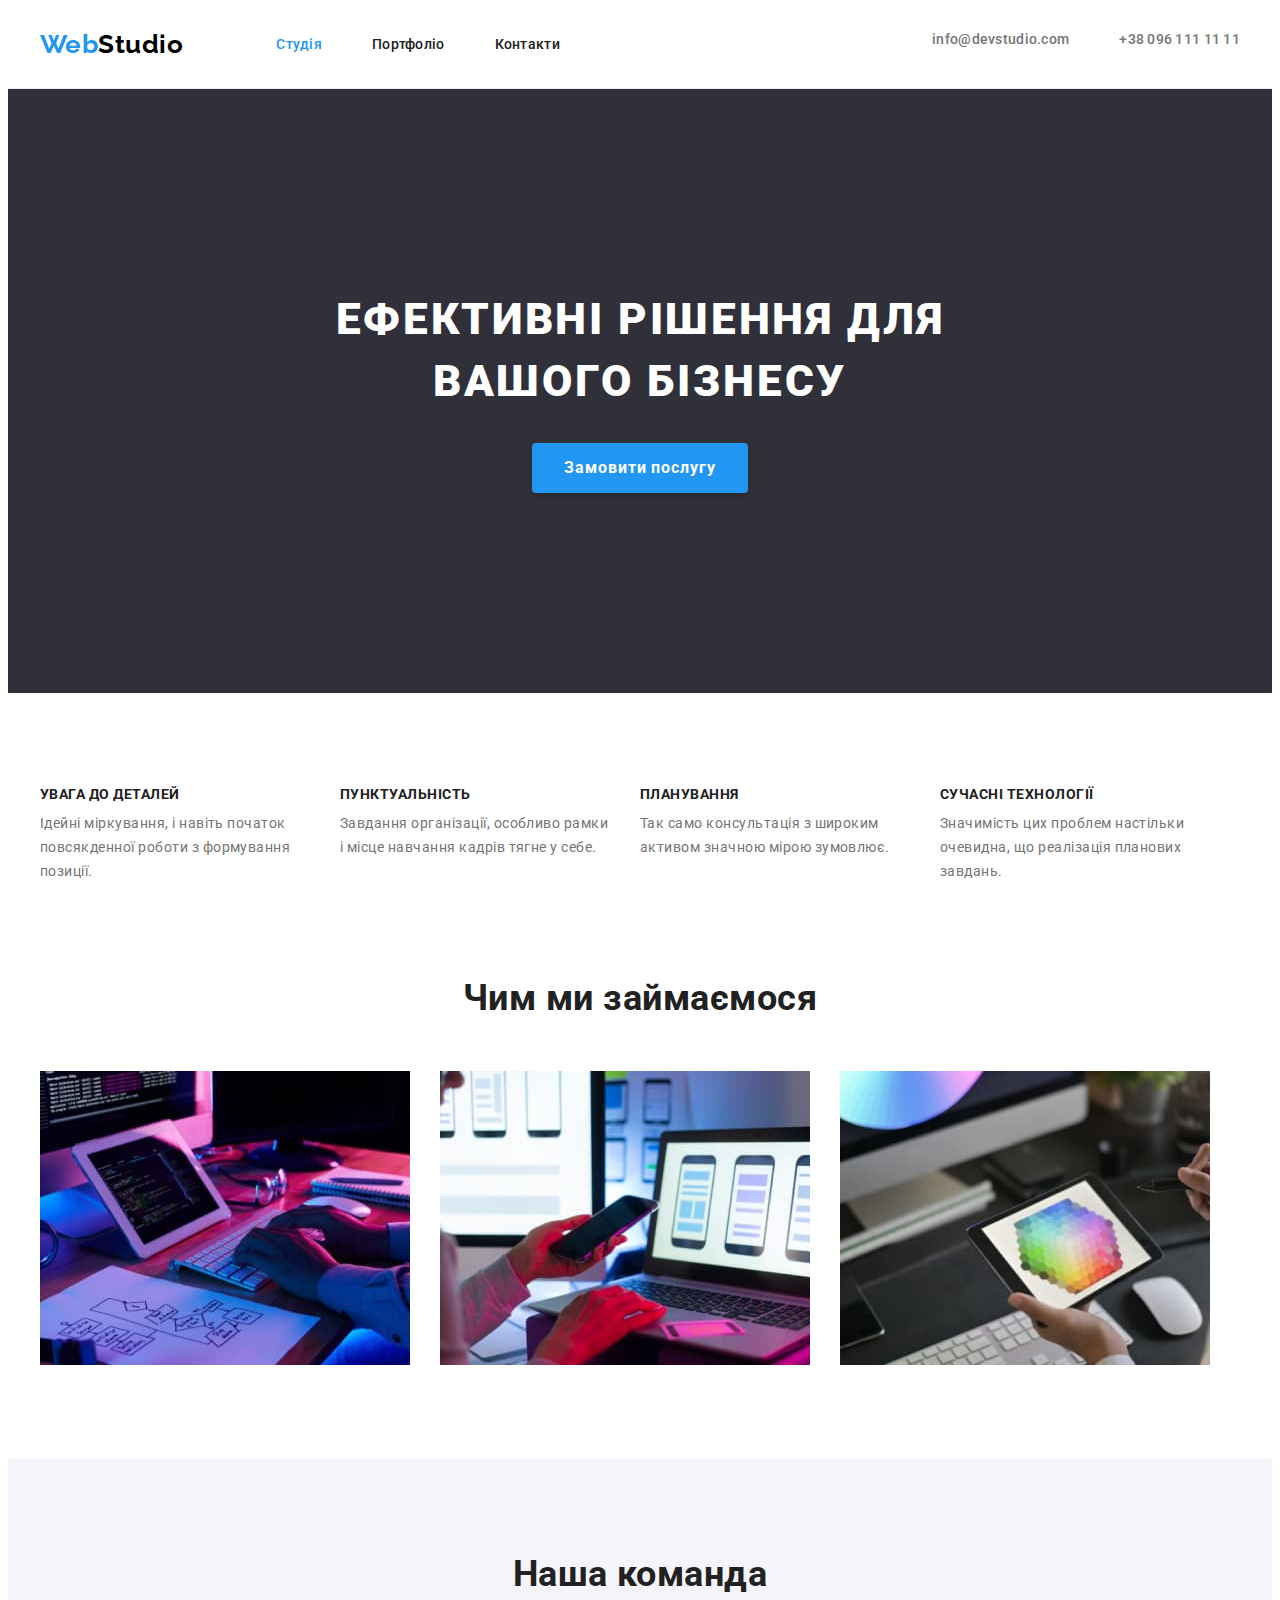
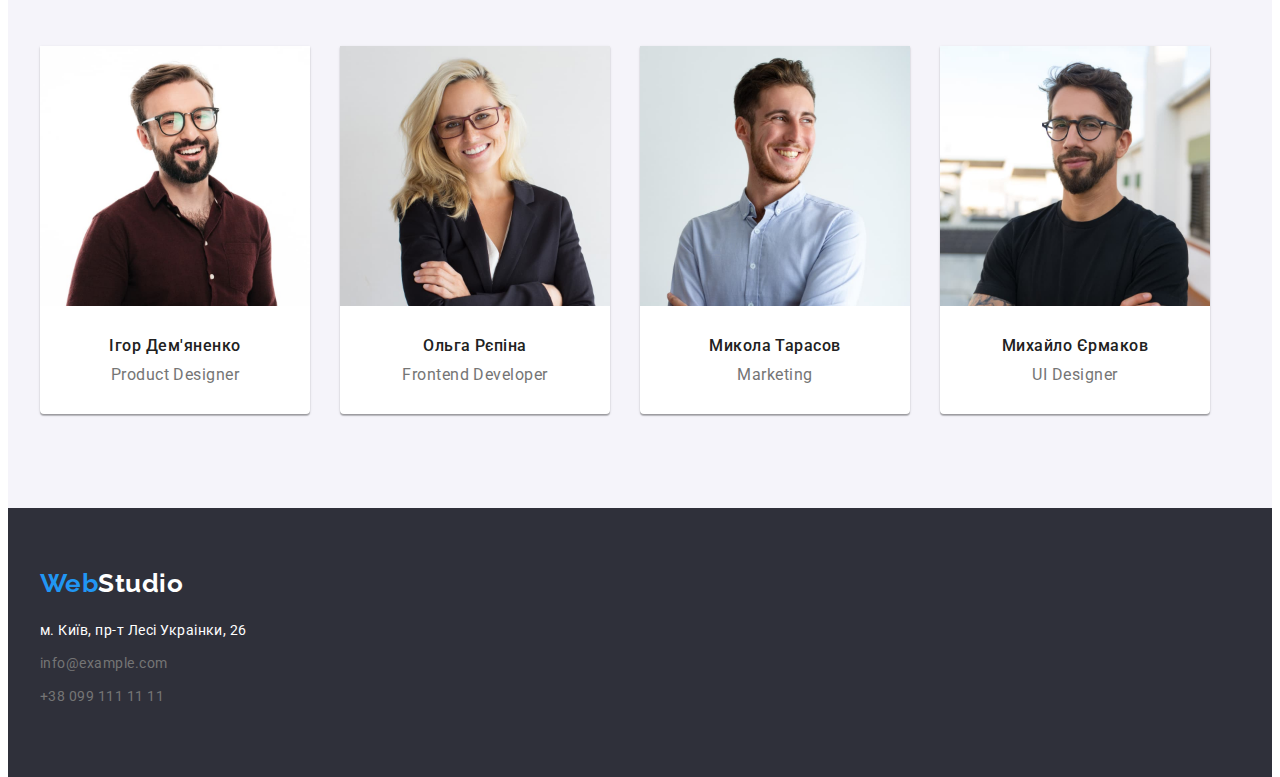
==== index.html @ a9fe236a "first" ====
<!DOCTYPE html>
<html lang="uk">

<head>
    <meta charset="UTF-8">
    <meta http-equiv="X-UA-Compatible" content="IE=edge">
    <meta name="viewport" content="width=device-width, initial-scale=1.0">
    <title>WebStudio</title>
    <link rel="preconnect" href="https://fonts.gstatic.com">
    <link href="https://fonts.googleapis.com/css2?family=Raleway:wght@700&family=Roboto:wght@400;500;700;900&display=swap" rel="stylesheet">
    <link rel="stylesheet" href="https://cdnjs.cloudflare.com/ajax/libs/modern-normalize/1.1.0/modern-normalize.min.css" integrity="sha512-wpPYUAdjBVSE4KJnH1VR1HeZfpl1ub8YT/NKx4PuQ5NmX2tKuGu6U/JRp5y+Y8XG2tV+wKQpNHVUX03MfMFn9Q==" crossorigin="anonymous" referrerpolicy="no-referrer" />
    <link rel="stylesheet" href="css/styles.css" class="rel">
</head>

<body class="body">
    <header class="header">
        <div class="container header-container">
        <a href="/index.html" class="logo"><span class="header-logo">Web</span>Studio</a>
        <nav class="header-nav">
            <ul class="nav-list">
                <li class="nav-list-item">
                    <a href="./index.html" class="header-link active-link">Студія</a>
                </li>
                <li class="nav-list-item">
                    <a href="./portfolio.html" class="header-link">Портфоліо</a>
                </li>
                <li class="nav-list-item">
                    <a href="" class="header-link">Контакти</a>
                </li>
            </ul>
        </nav>
        <ul class="address-list address-header">
            <li class="address-list-item address-header-item">
                <a href="mailto:info@devstudio.com" class="header-link address-link-header">info@devstudio.com</a>
            </li>
            <li class="address-list-item address-header-item">
                <a href="tel:+380961111111" class="header-link address-link-header">+38 096 111 11 11</a>
            </li>
        </ul>
        </div>
    </header>
    <main class="main">
        <section class="section">
            <div class="section-container container">
            <h1 class="section-text">Ефективні рішення для вашого бізнесу</h1>
            <button type="button" class="section-btn">Замовити послугу</button>
            </div>
        </section>
        <section class="features">
            <div class="container">
            <h2 class="header-invisible">Наші особливості</h2>
                <ul class="features-list">
                    <li class="features-item">
                        <h3 class="features-item-header">Увага до деталей</h3>
                        <p class="features-item-text">Ідейні міркування, і навіть початок повсякденної роботи з формування позиції.</p>
                    </li>
                    <li class="features-item">
                        <h3 class="features-item-header">Пунктуальність</h3>
                        <p class="features-item-text">Завдання організації, особливо рамки і місце навчання кадрів тягне у себе.</p>
                    </li>
                    <li class="features-item">
                        <h3 class="features-item-header">Планування</h3>
                        <p class="features-item-text">Так само консультація з широким активом значною мірою зумовлює.</p>
                    </li>
                    <li class="features-item">
                        <h3 class="features-item-header">Сучасні технології</h3>
                        <p class="features-item-text">Значимість цих проблем настільки очевидна, що реалізація планових завдань.</p>
                    </li>
                </ul>
                </div>
        </section>
        <section class="activity">
            <div class="container">
                <h2 class="activity-header">Чим ми займаємося</h2>
                <ul class="activity-list">
                    <li class="activity-list-item">
                        <img src="./images/1.jpg" alt="Людина пише код" width="370" height="294">
                    </li>
                    <li class="activity-list-item">
                        <img src="./images/2.jpg" alt="Людина працює за комп'ютером і тримає телефон" width="370"
                            height="294">
                    </li>
                    <li class="activity-list-item">
                        <img src="./images/3.jpg" alt="Людина дивиться на планшеті спектр кольорів" width="370"
                            height="294">
                    </li>
                </ul>
            </div>
        </section>
        <section class="team">
            <div class="container">
            <h2 class="team-header">Наша команда</h2>
                <ul class="team-list">
                    <li class="team-list-item">
                        <img src="./images/4.jpg" alt="Ігор Дем'яненко" width="270" height="260">
                        <div class="team-box">
                        <h3 class="team-member">Ігор Дем'яненко</h3>
                        <p class="team-text">Product Designer</p>
                        </div>
                    </li>
                    <li class="team-list-item">
                        <img src="./images/5.jpg" alt="Ольга Рєпіна" width="270" height="260">
                        <div class="team-box">
                        <h3 class="team-member">Ольга Рєпіна</h3>
                        <p class="team-text">Frontend Developer</p>
                        </div>
                    </li>
                    <li class="team-list-item">
                        <img src="./images/6.jpg" alt="Микола Тарасов" width="270" height="260">
                        <div class="team-box">
                        <h3 class="team-member">Микола Тарасов</h3>
                        <p class="team-text">Marketing</p>
                        </div>
                    </li>
                    <li class="team-list-item">
                        <img src="./images/7.jpg" alt="Михайло Єрмаков" width="270" height="260">
                        <div class="team-box">
                        <h3 class="team-member">Михайло Єрмаков</h3>
                        <p class="team-text">UI Designer</p>
                        </div>
                    </li>
                </ul>
            </div>
        </section>
    </main>
    <footer class="footer">
        <div class="container">
        <a href="/index.html" class="logo footer-link-logo"><span class="footer-logo">Web</span>Studio</a>
        <address class="address">
            <ul class="address-list">
                <li class="address-list-item">
                    <a href="https://goo.gl/maps/CPtrU1FHBa2aNyZL9" target="_blank" rel="noopener noreferrer nofollow" class="footer-link">м. Київ, пр-т Лесі Украінки, 26</a>
                </li>
                <li class="address-list-item">
                    <a href="mailto:info@devstudio.com" class="footer-link address-link-footer">info@example.com</a>
                </li>
                <li class="address-list-item">
                    <a href="tel:+380961111111" class="footer-link address-link-footer">+38 099 111 11 11</a>
                </li>
            </ul>
        </address>
        </div>
    </footer>
</body>
</html>
---- css/styles.css ----
:root {
    --text-color: #757575;
    --header-color: #212121;
    --header-color-bg: #FFFFFF;
    --hover-color: #2196F3;
    --logo-color: #000000;
    --team-color-bg: #F5F4FA;
    --hover-button: #188CE8;
    --footer-color-bg: #2F303A;
    --border-color: #eeeeee;
}
body{
    font-family: 'Roboto';
    letter-spacing: 0.03em;
    margin-block-start: 0;
    margin-block-end: 0;
}
a{
    text-decoration: none;
}
h2,
h3,
p {
    margin-block-start: 0;
    margin-block-end: 0;
}
.container {
    width: 1200px;
    margin-left: auto;
    margin-right: auto;
    padding-left: 15px;
    padding-right: 15px;
}

.header {
    border-bottom: 1px solid rgba(236, 236, 236, 1);
}

.header-container {
    display: flex;
    align-items: center;
}
.header-link {
    color: var(--header-color);
    font-weight: 500;
    font-size: 14px;
    line-height: 1.1;
    letter-spacing: 0.02em;
    display: inline-block;
    padding-top: 32px;
    padding-bottom: 32px;
}
.header-link:hover,
.header-link:focus {
    color: var(--hover-color);
}
ul {
    list-style-type: none;
    padding-inline-start: 0px;
    margin-block-start: 0;
    margin-block-end: 0;
}
.logo {
    color: var(--logo-color);
    font-family: 'Raleway';
    font-weight: 700;
    font-size: 26px;
    line-height: 1.2;
    display: inline-flex;
}
.nav-list {
    display: flex;
    padding-inline-start: 0px;
}
.header-nav {
    margin-left: 93px;
}
.nav-list-item:not(:last-child) {
    margin-right: 50px;
}
.header-logo {
    color: var(--hover-color);
}
.footer-logo {
    color: var(--hover-color);
}
.address-link-header {
    color:var(--text-color)
}
.address-header {
    display: inline-flex;
    margin-left: auto;
}
.address-header-item:not(:last-child) {
    margin-right: 50px;
}
.section {
    background-color: var(--footer-color-bg);
    padding-top: 200px;
    padding-bottom: 200px;
}
.section-container {
    display: flex;
    flex-direction: column;
    align-items: center;
}
.section-text {
    color: var(--header-color-bg);
    font-weight: 900;
    font-size: 44px;
    line-height: 1.4;
    text-align: center;
    letter-spacing: 0.06em;
    text-transform: uppercase;
    width: 696px;
    margin-right: auto;
    margin-left: auto;
    margin-block-start: 0px;
    margin-block-end: 0px;
    margin-bottom: 30px;
}
.section-btn {
    color: var(--header-color-bg);
    background-color: var(--hover-color);
    font-family: inherit;
    font-weight: 700;
    font-size: 16px;
    line-height: 1.88;
    align-items: center;
    text-align: center;
    letter-spacing: 0.06em;
    cursor: pointer;
    border: none;
    border-radius: 4px;
    box-shadow: 0px 4px 4px rgba(0, 0, 0, 0.15);
    display: inline-block;
    min-width: 200px;
    padding: 10px 32px;
    margin-left: auto;
    margin-right: auto;
    position: relative;
}
.section-btn:hover {
    background-color: var(--hover-button);
}
.header-invisible {
    position: absolute;
    white-space: nowrap;
    width: 1px;
    height: 1px;
    overflow: hidden;
    border: 0;
    padding: 0;
    clip: rect(0 0 0 0);
    clip-path: inset(50%);
    margin: -1px;
}
.features {
    padding-top: 94px;
    padding-bottom: 94px;
}
.features-list {
    display: flex;
}
.features-item {
    width: 270px;
}
.features-item:not(:last-child) {
    margin-right: 30px;
}
.features-item-header {
    color: var(--header-color);
    font-weight: 700;
    font-size: 14px;
    line-height: 1.1;
    text-transform: uppercase;
    margin-bottom: 10px;
}
.features-item-text {
    color: var(--text-color);
    font-weight: 400;
    font-size: 14px;
    line-height: 1.7;
}
.activity {
    padding-bottom: 94px;
}
.activity-header {
    color: var(--header-color);
    font-weight: 700;
    font-size: 36px;
    line-height: 1.2;
    text-align: center;
    margin-bottom: 50px;
}
.activity-list {
    display: flex;
}
.activity-list-item:not(:last-child) {
    margin-right: 30px;
}
.team-header {
    color: var(--header-color);
    font-family: 'Roboto';
    font-weight: 700;
    font-size: 36px;
    line-height: 1.2;
    text-align: center;
    margin-bottom: 50px;
}
.team-list {
    display: flex;
}
.team-list-item:not(:last-child) {
    margin-right: 30px;
}
.team-list-item {
    background-color: var(--header-color-bg);
    position: relative;
    width: 270px;
    height: 368px;
    box-shadow: 0px 1px 3px rgba(0, 0, 0, 0.12), 0px 1px 1px rgba(0, 0, 0, 0.14), 0px 2px 1px rgba(0, 0, 0, 0.2);
    border-radius: 0px 0px 4px 4px;
}
.team {
    background-color: var(--team-color-bg);
    padding-bottom: 94px;
    padding-top: 94px;
}
.team-box {
    padding: 30px;
}
.team-member {
    font-size: 16px;
    color: var(--header-color);
    font-weight: 500;
    font-size: 16px;
    line-height: 1.2;
    text-align: center;
    margin-bottom: 10px;
}
.team-text {
    color: var(--text-color);
    font-weight: 400;
    font-size: 16px;
    line-height: 1.2;
    text-align: center;
}
.footer {
    background-color: var(--footer-color-bg);
    display: flex;
    flex-direction: column;
    padding-top: 60px;
    padding-bottom: 60px;
}
.footer-link {
    color: var(--header-color-bg);
    font-style: normal;
    font-weight: 400;
    font-size: 14px;
    line-height: 1.7;
}
.address-list-item {
    margin-bottom: 9px;
}
.address-link-footer {
    color: var(--text-color);
    font-weight: 400;
    font-size: 14px;
    line-height: 1.7;
}
.footer-link:hover,
.footer-link:focus {
    color: var(--hover-color);
}
.footer-link-logo {
    color: var(--header-color-bg);
    font-weight: 700;
    font-size: 26px;
    line-height: 1.2;
    margin-bottom: 20px;
}
.address-list {
    padding-inline-start: 0;
}
.main-portfolio {
    padding-top: 94px;
    padding-bottom: 94px;
}
.portfolio-btn {
    display: flex;
    justify-content: center;
    margin-bottom: 50px;
}
.portfolio-btn-item:not(:last-child) {
    margin-right: 8px;
}
.item-btn {
    font-family: inherit;
    color: var(--header-color);
    background-color: var(--team-color-bg); 
    align-items: center;
    cursor: pointer;
    font-weight: 500;
    font-size: 16px;
    line-height: 1.6;
    text-align: center;
    border-radius: 4px;
    border: none;
    padding: 6px 22px;
    position: relative;
}
.item-btn:hover,
.item-btn:focus {
    color: var(--header-color-bg);
    background-color: var(--hover-color);
    box-shadow: 0px 3px 1px rgba(0, 0, 0, 0.1), 0px 1px 2px rgba(0, 0, 0, 0.08), 0px 2px 2px rgba(0, 0, 0, 0.12);
}
.portfolio-works {
    display: flex;
    flex-wrap: wrap;
    margin-top: calc(-1 * 30px);
    margin-left: calc(-1 * 30px);
    padding: 0;
}
.portfolio-works-item {
    background-color: var(--header-color-bg);
    flex-basis: calc(100% / 3 - 30px);
    margin-top: 30px;
    margin-left: 30px;
}
.portfolio-works-box {
    padding: 20px 24px;
    border-bottom: 1px solid var(--border-color);
    border-left: 1px solid var(--border-color);
    border-right: 1px solid var(--border-color);
}
.portfolio-header {
    color: var(--header-color);
    font-weight: 700;
    font-size: 18px;
    line-height: 2;
    letter-spacing: 0.06em;
    margin-top: 0px;
    margin-bottom: 4px;
}
.portfolio-text{
    color: var(--text-color);
    font-weight: 400;
    font-size: 16px;
    line-height: 1.9;
}
.active-link {
    color: var(--hover-color);
}
.active-btn {
    background-color: var(--hover-button);
    color: var(--header-color-bg);
    border-radius: 4px;
}
img {
    display: block;
    max-width: 100%;
    height: auto;
}
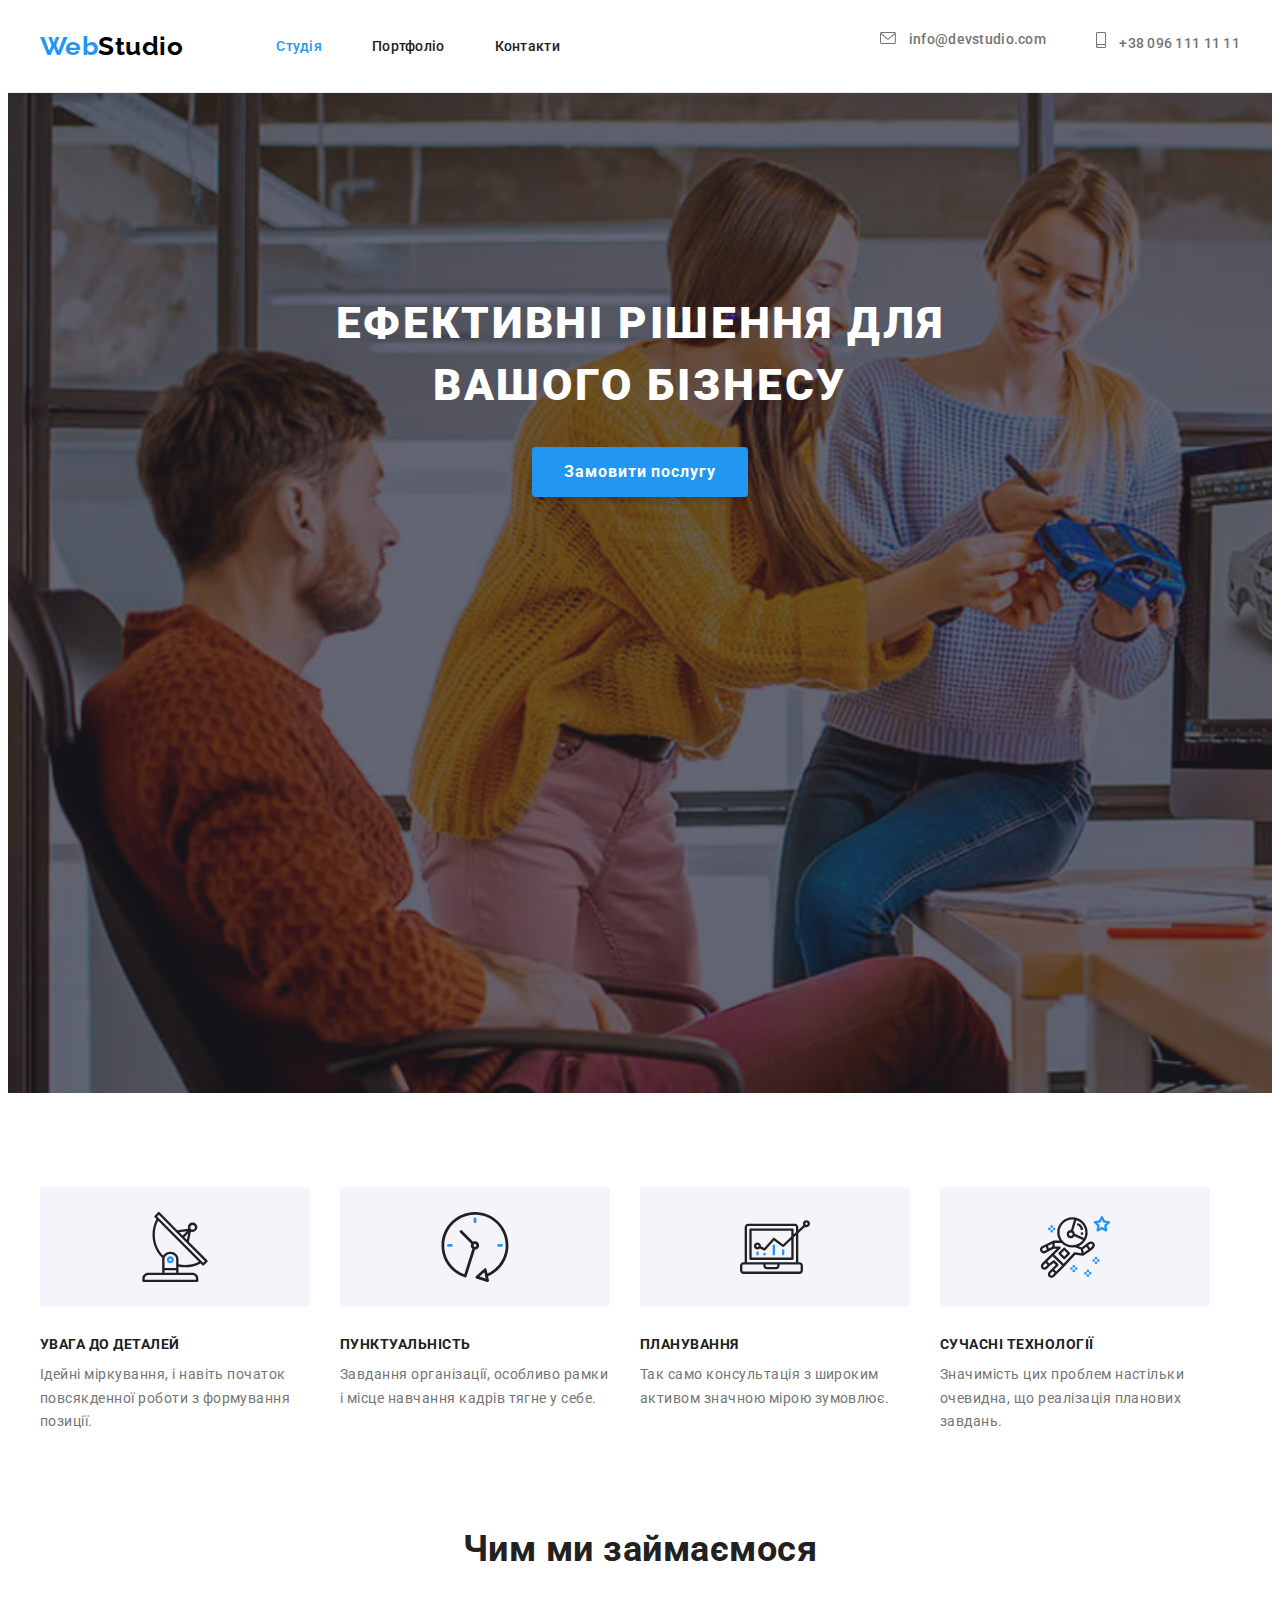
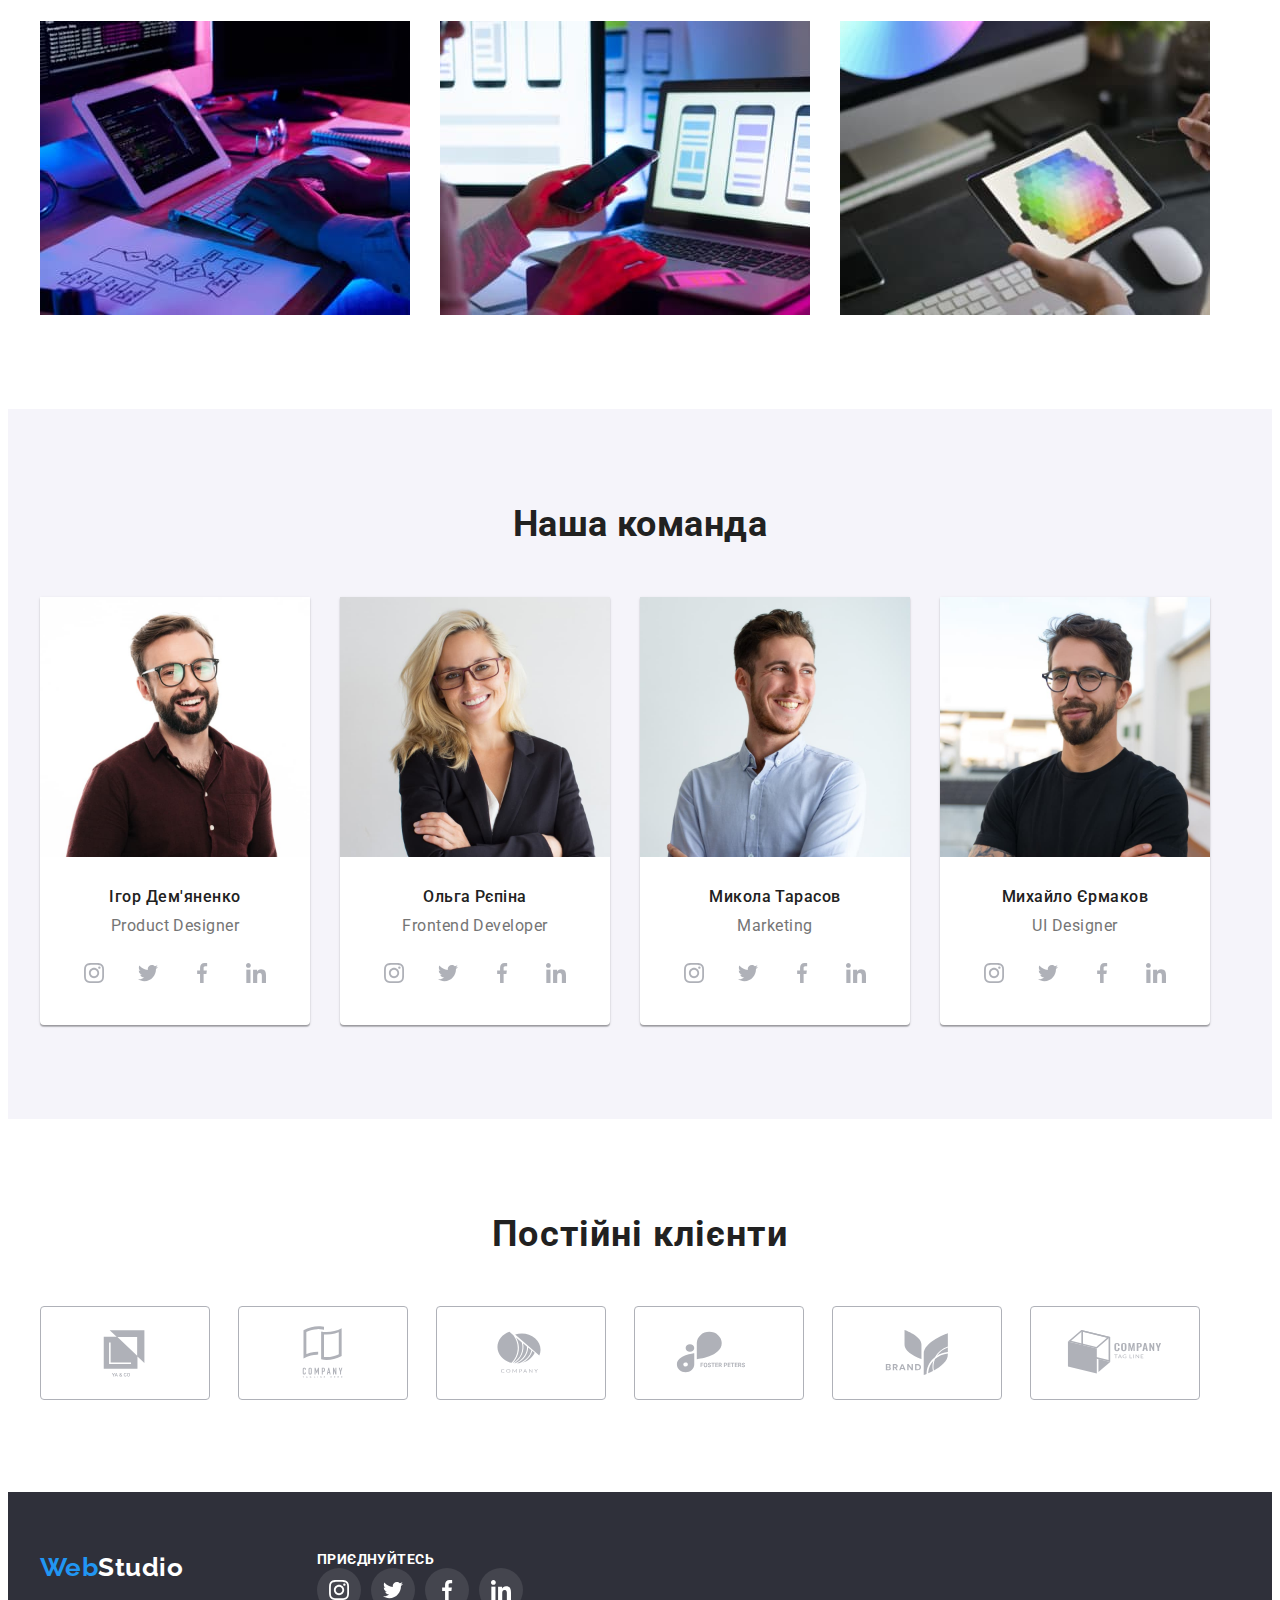
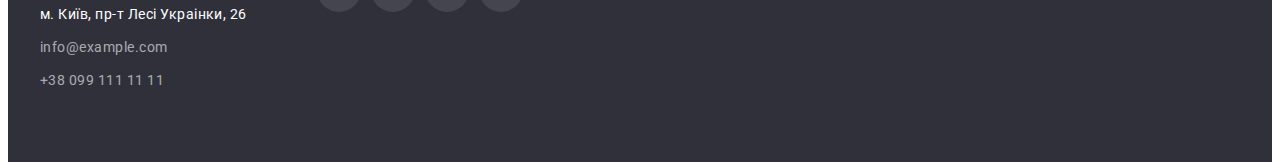
==== commit c614af4b: "svg" ====
--- a/index.html
+++ b/index.html
@@ -31,19 +31,29 @@
         </nav>
         <ul class="address-list address-header">
             <li class="address-list-item address-header-item">
-                <a href="mailto:info@devstudio.com" class="header-link address-link-header">info@devstudio.com</a>
+                <a href="mailto:info@devstudio.com" class="header-link address-link-header link-envelope">
+                    <svg class="icon icon-envelope">
+                        <use href="./images/icons.svg#icon-envelope"></use>
+                    </svg>
+                    info@devstudio.com
+                </a>
             </li>
             <li class="address-list-item address-header-item">
-                <a href="tel:+380961111111" class="header-link address-link-header">+38 096 111 11 11</a>
+                <a href="tel:+380961111111" class="header-link address-link-header link-smartphone">
+                    <svg class="icon icon-smartphone">
+                        <use href="./images/icons.svg#icon-smartphone"></use>
+                    </svg>
+                    +38 096 111 11 11
+                </a>
             </li>
         </ul>
         </div>
     </header>
     <main class="main">
-        <section class="section">
+        <section class="section bg-image">
             <div class="section-container container">
-            <h1 class="section-text">Ефективні рішення для вашого бізнесу</h1>
-            <button type="button" class="section-btn">Замовити послугу</button>
+                <h1 class="section-text">Ефективні рішення для вашого бізнесу</h1>
+                <button type="button" class="section-btn">Замовити послугу</button>
             </div>
         </section>
         <section class="features">
@@ -51,20 +61,48 @@
             <h2 class="header-invisible">Наші особливості</h2>
                 <ul class="features-list">
                     <li class="features-item">
+                        <div class="icon-container">
+                            <svg class="features-icon" width="20" height="20">
+                                <use href="./images/icons.svg#icon-antenna-1"></use>
+                            </svg>
+                        </div>
+                        <div class="features-container">
                         <h3 class="features-item-header">Увага до деталей</h3>
                         <p class="features-item-text">Ідейні міркування, і навіть початок повсякденної роботи з формування позиції.</p>
+                        </div>
                     </li>
                     <li class="features-item">
+                        <div class="icon-container">
+                            <svg class="features-icon" width="20" height="20">
+                                <use href="./images/icons.svg#icon-clock-1"></use>
+                            </svg>
+                        </div>
+                        <div class="features-container">
                         <h3 class="features-item-header">Пунктуальність</h3>
                         <p class="features-item-text">Завдання організації, особливо рамки і місце навчання кадрів тягне у себе.</p>
+                        </div>
                     </li>
                     <li class="features-item">
+                        <div class="icon-container">
+                            <svg class="features-icon" width="20" height="20">
+                                <use href="./images/icons.svg#icon-diagram-1"></use>
+                            </svg>
+                        </div>
+                        <div class="features-container">
                         <h3 class="features-item-header">Планування</h3>
                         <p class="features-item-text">Так само консультація з широким активом значною мірою зумовлює.</p>
+                        </div>
                     </li>
                     <li class="features-item">
+                        <div class="icon-container">
+                            <svg class="features-icon" width="20" height="20">
+                                <use href="./images/icons.svg#icon-astronaut-1"></use>
+                            </svg>
+                        </div>
+                        <div class="features-container">
                         <h3 class="features-item-header">Сучасні технології</h3>
                         <p class="features-item-text">Значимість цих проблем настільки очевидна, що реалізація планових завдань.</p>
+                        </div>
                     </li>
                 </ul>
                 </div>
@@ -96,6 +134,36 @@
                         <div class="team-box">
                         <h3 class="team-member">Ігор Дем'яненко</h3>
                         <p class="team-text">Product Designer</p>
+                        <ul class="social-media-list">
+                            <li class="social-media-item">
+                                <a class="social-media-link" href="">
+                                    <svg class="social-media-icon team-icon" width="20" height="20">
+                                        <use href="./images/icons.svg#icon-instagram"></use>
+                                    </svg>
+                                </a>
+                            </li>
+                            <li class="social-media-item">
+                                <a class="social-media-link" href="">
+                                    <svg class="social-media-icon team-icon" width="20" height="20">
+                                        <use href="./images/icons.svg#icon-twitter"></use>
+                                    </svg>
+                                </a>
+                            </li>
+                            <li class="social-media-item">
+                                <a class="social-media-link" href="">
+                                    <svg class="social-media-icon team-icon" width="20" height="20">
+                                        <use href="./images/icons.svg#icon-facebook"></use>
+                                    </svg>
+                                </a>
+                            </li>
+                            <li class="social-media-item">
+                                <a class="social-media-link" href="">
+                                    <svg class="social-media-icon team-icon" width="20" height="20">
+                                        <use href="./images/icons.svg#icon-linkedin"></use>
+                                    </svg>
+                                </a>
+                            </li>
+                        </ul>
                         </div>
                     </li>
                     <li class="team-list-item">
@@ -103,6 +171,36 @@
                         <div class="team-box">
                         <h3 class="team-member">Ольга Рєпіна</h3>
                         <p class="team-text">Frontend Developer</p>
+                        <ul class="social-media-list">
+                            <li class="social-media-item">
+                                <a class="social-media-link" href="">
+                                    <svg class="social-media-icon team-icon" width="20" height="20">
+                                        <use href="./images/icons.svg#icon-instagram"></use>
+                                    </svg>
+                                </a>
+                            </li>
+                            <li class="social-media-item">
+                                <a class="social-media-link" href="">
+                                    <svg class="social-media-icon team-icon" width="20" height="20">
+                                        <use href="./images/icons.svg#icon-twitter"></use>
+                                    </svg>
+                                </a>
+                            </li>
+                            <li class="social-media-item">
+                                <a class="social-media-link" href="">
+                                    <svg class="social-media-icon team-icon" width="20" height="20">
+                                        <use href="./images/icons.svg#icon-facebook"></use>
+                                    </svg>
+                                </a>
+                            </li>
+                            <li class="social-media-item">
+                                <a class="social-media-link" href="">
+                                    <svg class="social-media-icon team-icon" width="20" height="20">
+                                        <use href="./images/icons.svg#icon-linkedin"></use>
+                                    </svg>
+                                </a>
+                            </li>
+                        </ul>
                         </div>
                     </li>
                     <li class="team-list-item">
@@ -110,6 +208,36 @@
                         <div class="team-box">
                         <h3 class="team-member">Микола Тарасов</h3>
                         <p class="team-text">Marketing</p>
+                        <ul class="social-media-list">
+                            <li class="social-media-item">
+                                <a class="social-media-link" href="">
+                                    <svg class="social-media-icon team-icon" width="20" height="20">
+                                        <use href="./images/icons.svg#icon-instagram"></use>
+                                    </svg>
+                                </a>
+                            </li>
+                            <li class="social-media-item">
+                                <a class="social-media-link" href="">
+                                    <svg class="social-media-icon team-icon" width="20" height="20">
+                                        <use href="./images/icons.svg#icon-twitter"></use>
+                                    </svg>
+                                </a>
+                            </li>
+                            <li class="social-media-item">
+                                <a class="social-media-link" href="">
+                                    <svg class="social-media-icon team-icon" width="20" height="20">
+                                        <use href="./images/icons.svg#icon-facebook"></use>
+                                    </svg>
+                                </a>
+                            </li>
+                            <li class="social-media-item">
+                                <a class="social-media-link" href="">
+                                    <svg class="social-media-icon team-icon" width="20" height="20">
+                                        <use href="./images/icons.svg#icon-linkedin"></use>
+                                    </svg>
+                                </a>
+                            </li>
+                        </ul>
                         </div>
                     </li>
                     <li class="team-list-item">
@@ -117,7 +245,86 @@
                         <div class="team-box">
                         <h3 class="team-member">Михайло Єрмаков</h3>
                         <p class="team-text">UI Designer</p>
-                        </div>
+                        <ul class="social-media-list">
+                            <li class="social-media-item">
+                                <a class="social-media-link" href="">
+                                    <svg class="social-media-icon team-icon" width="20" height="20">
+                                        <use href="./images/icons.svg#icon-instagram"></use>
+                                    </svg>
+                                </a>
+                            </li>
+                            <li class="social-media-item">
+                                <a class="social-media-link" href="">
+                                    <svg class="social-media-icon team-icon" width="20" height="20">
+                                        <use href="./images/icons.svg#icon-twitter"></use>
+                                    </svg>
+                                </a>
+                            </li>
+                            <li class="social-media-item">
+                                <a class="social-media-link" href="">
+                                    <svg class="social-media-icon team-icon" width="20" height="20">
+                                        <use href="./images/icons.svg#icon-facebook"></use>
+                                    </svg>
+                                </a>
+                            </li>
+                            <li class="social-media-item">
+                                <a class="social-media-link" href="">
+                                    <svg class="social-media-icon team-icon" width="20" height="20">
+                                        <use href="./images/icons.svg#icon-linkedin"></use>
+                                    </svg>
+                                </a>
+                            </li>
+                        </ul>
+                        </div>
+                    </li>
+                </ul>
+            </div>
+        </section>
+        <section class="clients">
+            <div class="container">
+                <h3 class="clients-header">Постійні клієнти</h3>
+                <ul class="clients-list">
+                    <li class="clients-list-item">
+                        <a href="" class="clients-link">
+                            <svg class="clients-icon" width="20" height="20">
+                                <use href="./images/icons.svg#icon-Logo"></use>
+                            </svg>
+                        </a>
+                    </li>
+                    <li class="clients-list-item">
+                        <a href="" class="clients-link">
+                            <svg class="clients-icon" width="20" height="20">
+                                <use href="./images/icons.svg#icon-Logo-1"></use>
+                            </svg>
+                        </a>
+                    </li>
+                    <li class="clients-list-item">
+                        <a href="" class="clients-link">
+                            <svg class="clients-icon" width="20" height="20">
+                                <use href="./images/icons.svg#icon-Logo-2"></use>
+                            </svg>
+                        </a>
+                    </li>
+                    <li class="clients-list-item">
+                        <a href="" class="clients-link">
+                            <svg class="clients-icon" width="20" height="20">
+                                <use href="./images/icons.svg#icon-Logo-3"></use>
+                            </svg>
+                        </a>
+                    </li>
+                    <li class="clients-list-item">
+                        <a href="" class="clients-link">
+                            <svg class="clients-icon" width="20" height="20">
+                                <use href="./images/icons.svg#icon-Logo-4"></use>
+                            </svg>
+                        </a>
+                    </li>
+                    <li class="clients-list-item">
+                        <a href="" class="clients-link">
+                            <svg class="clients-icon" width="20" height="20">
+                                <use href="./images/icons.svg#icon-Logo-5"></use>
+                            </svg>
+                        </a>
                     </li>
                 </ul>
             </div>
@@ -125,21 +332,57 @@
     </main>
     <footer class="footer">
         <div class="container">
-        <a href="/index.html" class="logo footer-link-logo"><span class="footer-logo">Web</span>Studio</a>
-        <address class="address">
-            <ul class="address-list">
-                <li class="address-list-item">
-                    <a href="https://goo.gl/maps/CPtrU1FHBa2aNyZL9" target="_blank" rel="noopener noreferrer nofollow" class="footer-link">м. Київ, пр-т Лесі Украінки, 26</a>
-                </li>
-                <li class="address-list-item">
-                    <a href="mailto:info@devstudio.com" class="footer-link address-link-footer">info@example.com</a>
-                </li>
-                <li class="address-list-item">
-                    <a href="tel:+380961111111" class="footer-link address-link-footer">+38 099 111 11 11</a>
-                </li>
-            </ul>
-        </address>
-        </div>
-    </footer>
-</body>
+            <div class="footer-container">
+                <div class="address-container">
+                <a href="/index.html" class="logo footer-link-logo"><span class="footer-logo">Web</span>Studio</a>
+                <address class="address">
+                    <ul class="address-list">
+                        <li class="address-list-item">
+                            <a href="https://goo.gl/maps/CPtrU1FHBa2aNyZL9" target="_blank" rel="noopener noreferrer nofollow" class="footer-link">м. Київ, пр-т Лесі Украінки, 26</a>
+                        </li>
+                        <li class="address-list-item">
+                            <a href="mailto:info@devstudio.com" class="footer-link address-link-footer">info@example.com</a>
+                        </li>
+                        <li class="address-list-item">
+                            <a href="tel:+380961111111" class="footer-link address-link-footer">+38 099 111 11 11</a>
+                        </li>
+                    </ul>
+                    </div>
+                </address>
+                <div class="social-media-footer">
+                    <p class="social-media-text">приєднуйтесь</p>
+                    <ul class="social-media footer-list">
+                        <li class="social-media-item">
+                            <a class="social-media-link social-link-footer" href="">
+                                <svg class="social-media-icon footer-icon" width="20" height="20">
+                                    <use href="./images/icons.svg#icon-instagram"></use>
+                                </svg>
+                            </a>
+                        </li>
+                        <li class="social-media-item">
+                            <a class="social-media-link social-link-footer" href="">
+                                <svg class="social-media-icon footer-icon" width="20" height="20">
+                                    <use href="./images/icons.svg#icon-twitter"></use>
+                                </svg>
+                            </a>
+                        </li>
+                        <li class="social-media-item">
+                            <a class="social-media-link social-link-footer" href="">
+                                <svg class="social-media-icon footer-icon" width="20" height="20">
+                                    <use href="./images/icons.svg#icon-facebook"></use>
+                                </svg>
+                            </a>
+                        </li>
+                        <li class="social-media-item">
+                            <a class="social-media-link social-link-footer" href="">
+                                <svg class="social-media-icon footer-icon" width="20" height="20">
+                                    <use href="./images/icons.svg#icon-linkedin"></use>
+                                </svg>
+                            </a>
+                        </li>
+                    </ul>
+                </div>
+            </div>
+        </footer>
+    </body>
 </html>--- a/css/styles.css
+++ b/css/styles.css
@@ -8,6 +8,7 @@
     --hover-button: #188CE8;
     --footer-color-bg: #2F303A;
     --border-color: #eeeeee;
+    --social-media: #AFB1B8;
 }
 body{
     font-family: 'Roboto';
@@ -94,10 +95,41 @@
 .address-header-item:not(:last-child) {
     margin-right: 50px;
 }
+.link-envelope:hover,
+.link-envelope:focus {
+    color: var(--hover-color);
+}
+.icon-envelope {
+    width: 16px;
+    height: 12px;
+    margin-right: 10px;
+    fill: currentColor;
+}
+.link-smartphone {
+    color: var(--text-color);
+}
+.link-smartphone:hover,
+.link-smartphone:focus {
+    color: var(--hover-color);
+}
+.icon-smartphone {
+    width: 10px;
+    height: 16px;
+    margin-right: 10px;
+    fill: currentColor;
+}
 .section {
     background-color: var(--footer-color-bg);
     padding-top: 200px;
     padding-bottom: 200px;
+}
+.bg-image {
+    height: 600px;
+    background-repeat: no-repeat;
+    background-size: cover;
+    margin-left: auto;
+    margin-right: auto;
+    background-image: linear-gradient(to right, rgba(47, 48, 58, 0.4), rgba(47, 48, 58, 0.4)), url(../images/section-bg.png);
 }
 .section-container {
     display: flex;
@@ -182,6 +214,21 @@
     font-size: 14px;
     line-height: 1.7;
 }
+.icon-container {
+    display: flex;
+    justify-content: center;
+    align-items: center;
+    background-color: var(--team-color-bg);
+    height: 120px;
+    border-radius: 4px;
+}
+.features-icon {
+    width: 70px;
+    height: 70px;
+}
+.features-container {
+    padding-top: 30px;
+}
 .activity {
     padding-bottom: 94px;
 }
@@ -218,7 +265,6 @@
     background-color: var(--header-color-bg);
     position: relative;
     width: 270px;
-    height: 368px;
     box-shadow: 0px 1px 3px rgba(0, 0, 0, 0.12), 0px 1px 1px rgba(0, 0, 0, 0.14), 0px 2px 1px rgba(0, 0, 0, 0.2);
     border-radius: 0px 0px 4px 4px;
 }
@@ -228,6 +274,7 @@
     padding-top: 94px;
 }
 .team-box {
+    display: inherit;
     padding: 30px;
 }
 .team-member {
@@ -246,12 +293,86 @@
     line-height: 1.2;
     text-align: center;
 }
+.social-media-list {
+    display: flex;
+    justify-content: center;
+    gap: 10px;
+    margin-top: 16px;
+}
+.social-media-link {
+    display: flex;
+    justify-content: center;
+    align-items: center;
+    width: 44px;
+    height: 44px;
+    border-radius: 50%;
+    background: var(--header-color-bg);
+    color: var(--social-media);
+}
+.social-media-link:focus,
+.social-media-link:hover {
+    background: var(--hover-color);
+    color: var(--header-color-bg);
+}
+.social-media-icon {
+    fill: currentColor;
+}
+.clients {
+    padding-top: 94px;
+    padding-bottom: 94px
+}
+.clients-header {
+    margin-bottom: 50px;
+    color: var(--header-color);
+    font-weight: bold;
+    font-size: 36px;
+    line-height: 1.2;
+    text-align: center;
+    letter-spacing: 0.03em;
+}
+.clients-list {
+    display: flex;
+    margin-left: calc(-1 * 30px);
+    margin-top: calc(-1 * 30px);
+    width: 1200px;
+    flex-wrap: wrap;
+}
+.clients-list-item {
+    margin-top: 30px;
+    margin-left: 30px;
+    color: var(--social-media);
+    min-height: 92px;
+    flex-basis: calc((100% - (30px + 2px) * 6) / 6);
+}
+.clients-link {
+    width: 100%;
+    height: 100%;
+    display: flex;
+    justify-content: center;
+    align-items: center;
+    color: inherit;
+    border: 1px solid var(--social-media);
+    border-radius: 4px;
+}
+.clients-link:hover,
+.clients-link:focus {
+    color: var(--hover-color);
+    border-color: var(--hover-color);
+}
+.clients-icon {
+    width: 106px;
+    height: 60px;
+    fill: currentColor;
+}
 .footer {
     background-color: var(--footer-color-bg);
     display: flex;
     flex-direction: column;
     padding-top: 60px;
     padding-bottom: 60px;
+}
+.footer-container {
+    display: flex;
 }
 .footer-link {
     color: var(--header-color-bg);
@@ -264,7 +385,7 @@
     margin-bottom: 9px;
 }
 .address-link-footer {
-    color: var(--text-color);
+    color: #FFFFFF99;
     font-weight: 400;
     font-size: 14px;
     line-height: 1.7;
@@ -279,6 +400,33 @@
     font-size: 26px;
     line-height: 1.2;
     margin-bottom: 20px;
+}
+.footer-icon {
+    fill: var(--header-color-bg);
+}
+.social-link-footer {
+    background-color: rgba(255, 255, 255, 0.1);
+}
+.social-media-footer {
+    display: inline-block;
+    left: 516px;
+    width: 206px;
+}
+.social-media-text {
+    font-style: normal;
+    font-weight: 700;
+    font-size: 14px;
+    line-height: 1.14;
+    letter-spacing: 0.03em;
+    text-transform: uppercase;
+    color: var(--header-color-bg);
+}
+.address {
+    margin-right: 70px;
+}
+.footer-list {
+    display: flex;
+    gap: 10px;
 }
 .address-list {
     padding-inline-start: 0;
@@ -335,6 +483,9 @@
     border-left: 1px solid var(--border-color);
     border-right: 1px solid var(--border-color);
 }
+.portfolio-works-item:hover {
+    box-shadow: 0px 1px 1px rgba(0, 0, 0, 0.12), 0px 4px 4px rgba(0, 0, 0, 0.06), 1px 4px 6px rgba(0, 0, 0, 0.16);
+}
 .portfolio-header {
     color: var(--header-color);
     font-weight: 700;
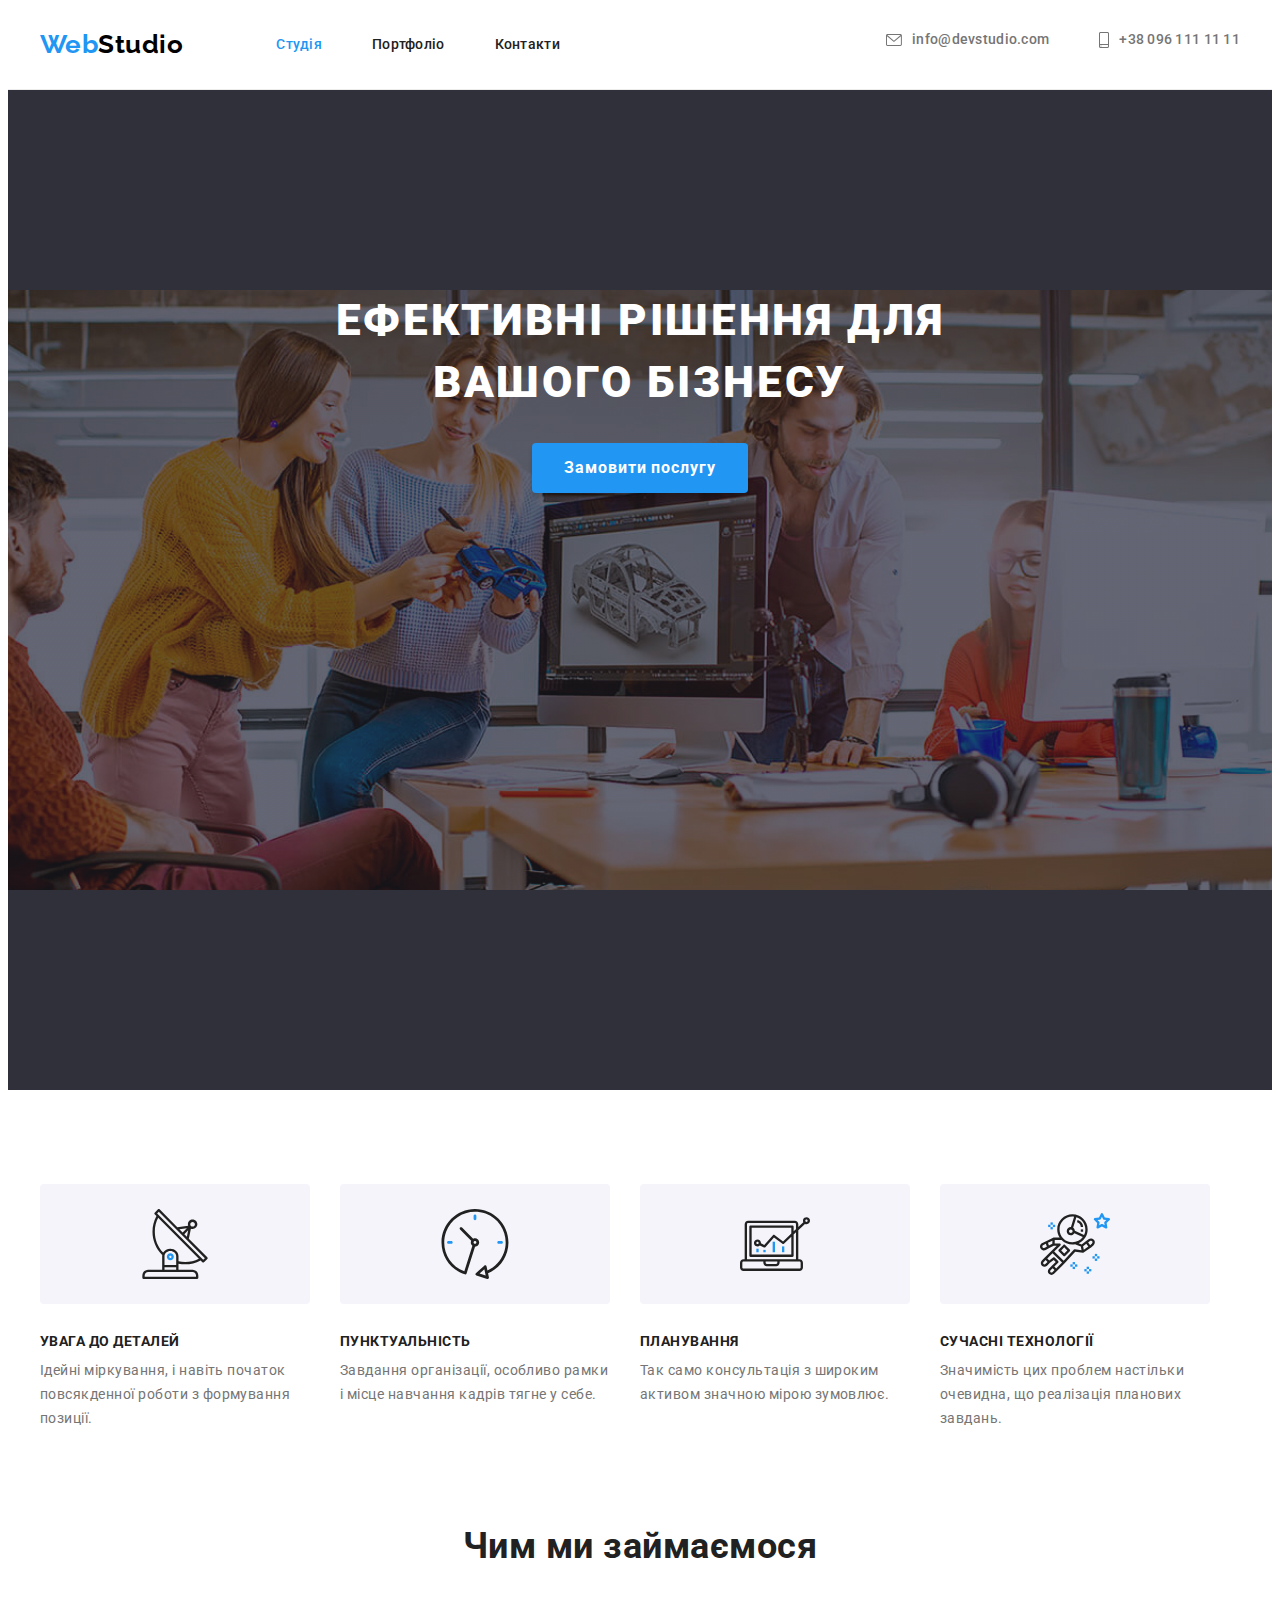
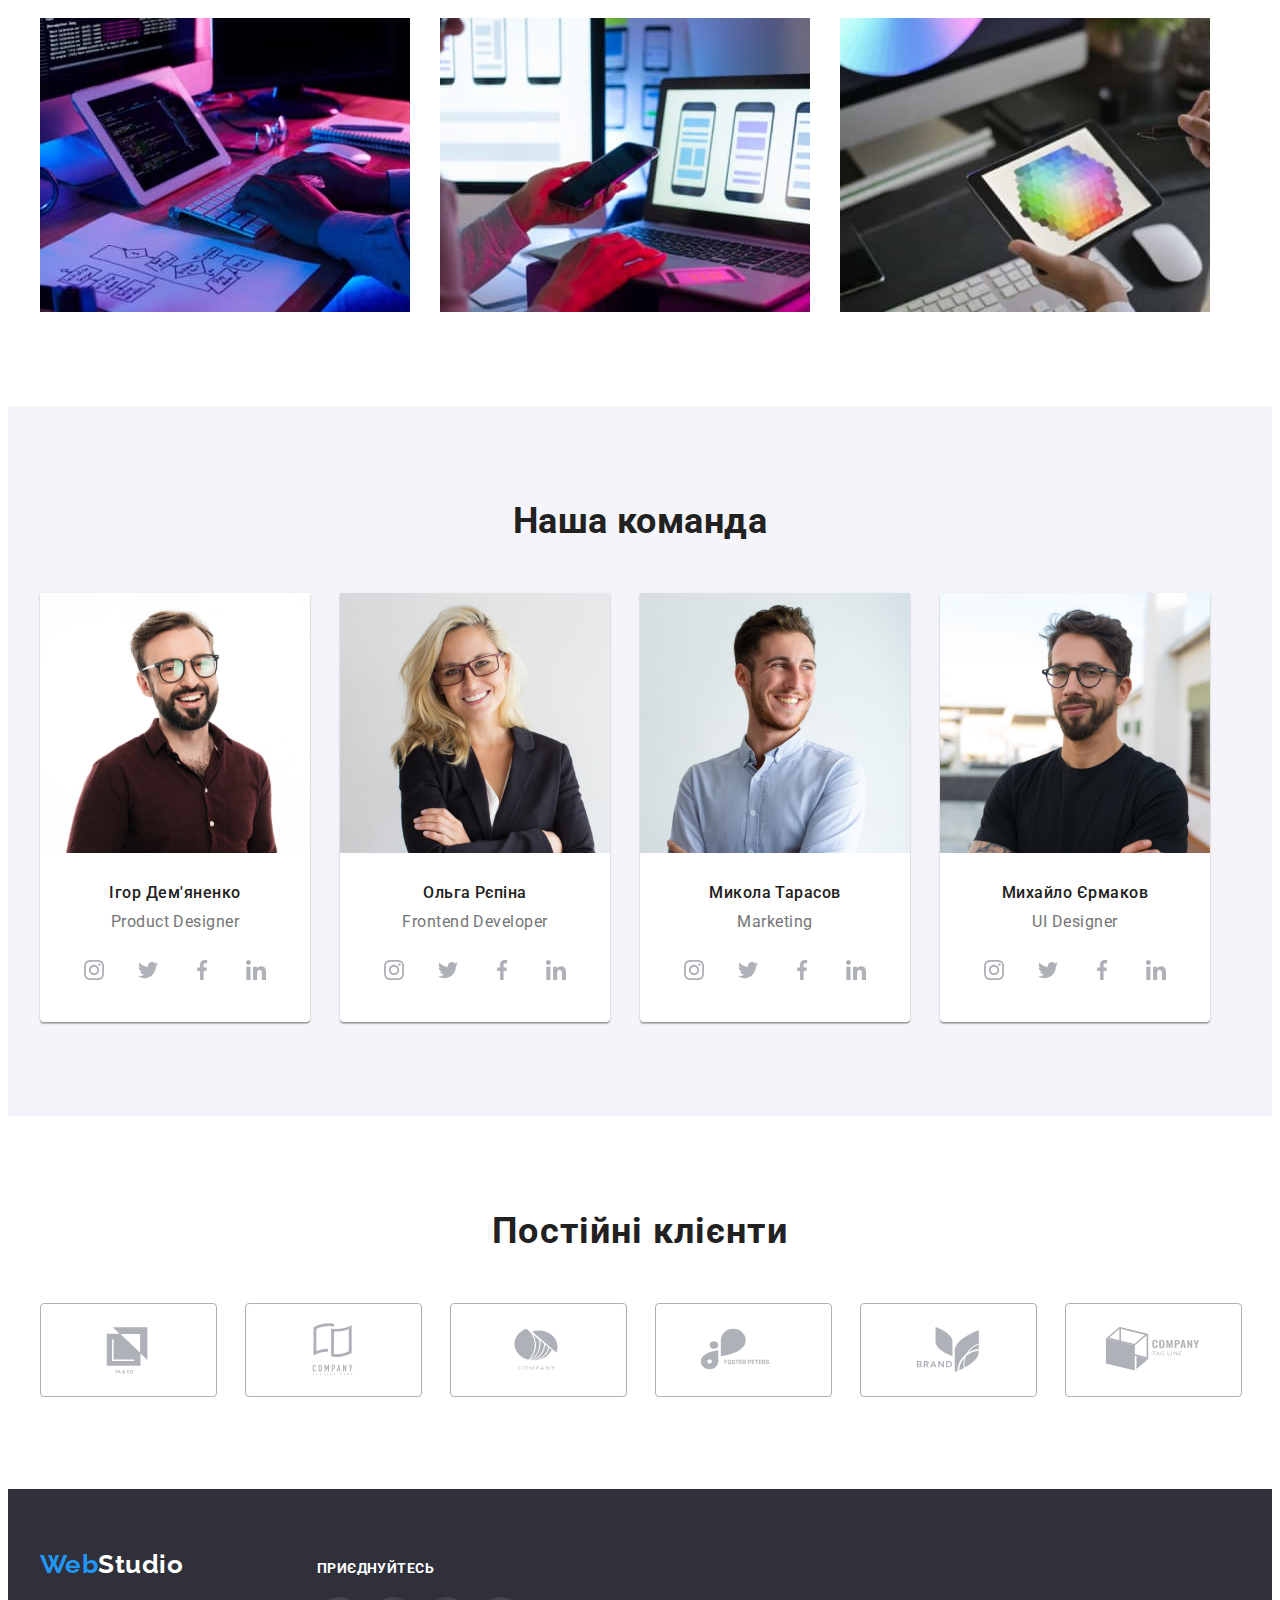
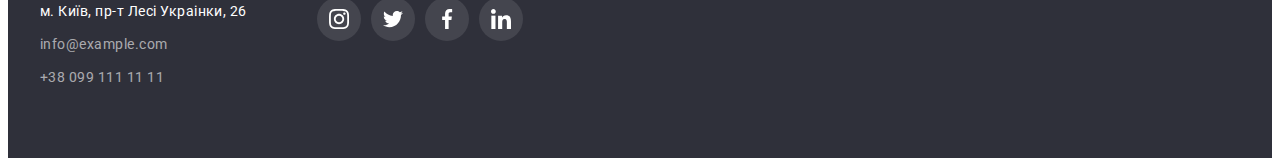
==== commit ff0a004d: "correcting" ====
--- a/index.html
+++ b/index.html
@@ -331,8 +331,7 @@
         </section>
     </main>
     <footer class="footer">
-        <div class="container">
-            <div class="footer-container">
+        <div class="container footer-container">
                 <div class="address-container">
                 <a href="/index.html" class="logo footer-link-logo"><span class="footer-logo">Web</span>Studio</a>
                 <address class="address">
@@ -382,7 +381,6 @@
                         </li>
                     </ul>
                 </div>
-            </div>
         </footer>
     </body>
 </html>--- a/css/styles.css
+++ b/css/styles.css
@@ -47,7 +47,8 @@
     font-size: 14px;
     line-height: 1.1;
     letter-spacing: 0.02em;
-    display: inline-block;
+    display: flex;
+    align-items: center;
     padding-top: 32px;
     padding-bottom: 32px;
 }
@@ -126,7 +127,8 @@
 .bg-image {
     height: 600px;
     background-repeat: no-repeat;
-    background-size: cover;
+    background-size: 1600px;
+    background-position: center;
     margin-left: auto;
     margin-right: auto;
     background-image: linear-gradient(to right, rgba(47, 48, 58, 0.4), rgba(47, 48, 58, 0.4)), url(../images/section-bg.png);
@@ -227,7 +229,7 @@
     height: 70px;
 }
 .features-container {
-    padding-top: 30px;
+    margin-top: 30px;
 }
 .activity {
     padding-bottom: 94px;
@@ -334,15 +336,13 @@
     display: flex;
     margin-left: calc(-1 * 30px);
     margin-top: calc(-1 * 30px);
-    width: 1200px;
-    flex-wrap: wrap;
 }
 .clients-list-item {
     margin-top: 30px;
     margin-left: 30px;
     color: var(--social-media);
     min-height: 92px;
-    flex-basis: calc((100% - (30px + 2px) * 6) / 6);
+    flex-basis: calc((100% - (30px) * 6) / 6);
 }
 .clients-link {
     width: 100%;
@@ -373,6 +373,10 @@
 }
 .footer-container {
     display: flex;
+    align-items: baseline;
+}
+.address-container {
+    margin-right: 70px;
 }
 .footer-link {
     color: var(--header-color-bg);
@@ -420,9 +424,7 @@
     letter-spacing: 0.03em;
     text-transform: uppercase;
     color: var(--header-color-bg);
-}
-.address {
-    margin-right: 70px;
+    margin-bottom: 20px;
 }
 .footer-list {
     display: flex;
@@ -483,8 +485,12 @@
     border-left: 1px solid var(--border-color);
     border-right: 1px solid var(--border-color);
 }
-.portfolio-works-item:hover {
+.portfolio-works-link:hover,
+.portfolio-works-link:focus {
     box-shadow: 0px 1px 1px rgba(0, 0, 0, 0.12), 0px 4px 4px rgba(0, 0, 0, 0.06), 1px 4px 6px rgba(0, 0, 0, 0.16);
+}
+.portfolio-works-link {
+    display: block;
 }
 .portfolio-header {
     color: var(--header-color);
